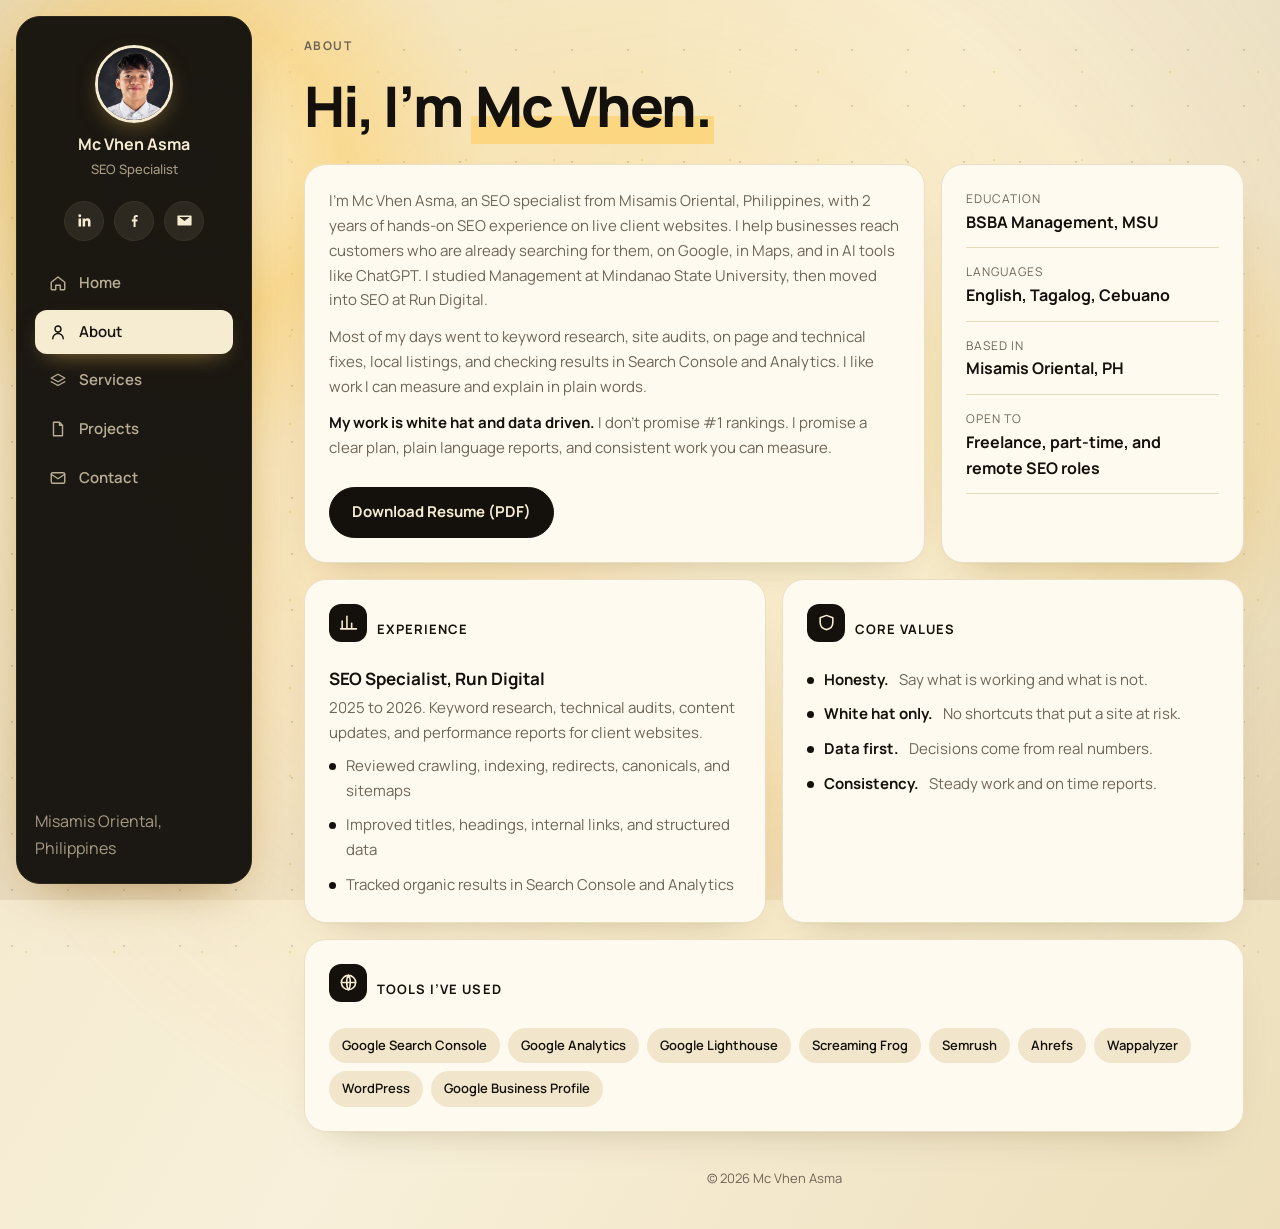
==== about.html @ b112e2b9 "first commit" ====
<!doctype html>
<html lang="en">
<head>
<meta charset="utf-8">
<meta name="viewport" content="width=device-width, initial-scale=1">
<meta name="theme-color" content="#14110d">
<title>About | Mc Vhen Asma</title>
<meta name="description" content="About Mc Vhen Asma, an SEO specialist with 2 years of hands-on SEO experience on live client websites.">
<meta property="og:type" content="website">
<meta property="og:title" content="About | Mc Vhen Asma">
<meta property="og:description" content="About Mc Vhen Asma, an SEO specialist with 2 years of hands-on SEO experience on live client websites.">
<link rel="icon" href="data:image/svg+xml,%3Csvg xmlns='http://www.w3.org/2000/svg' viewBox='0 0 64 64'%3E%3Crect width='64' height='64' rx='16' fill='%2314110d'/%3E%3Ctext fill='%23f6ecd2' x='32' y='42' font-size='28' font-family='Arial' font-weight='700' text-anchor='middle'%3EMA%3C/text%3E%3C/svg%3E">
<link rel="preconnect" href="https://fonts.googleapis.com">
<link rel="preconnect" href="https://fonts.gstatic.com" crossorigin>
<link href="https://fonts.googleapis.com/css2?family=Manrope:wght@400;500;600;700;800&display=swap" rel="stylesheet">
<link rel="stylesheet" href="css/style.css">
<script defer src="js/main.js"></script>
</head>
<body>
<div class="bg3d" aria-hidden="true"><i></i><i></i><i></i><div class="floor"></div></div>
<a class="skip" href="#main">Skip to content</a>
<header class="side">
  <a class="profile" href="index.html" aria-label="Mc Vhen Asma, home"><img src="assets/profile.jpg" alt="" width="78" height="78"><span><b>Mc Vhen Asma</b><small>SEO Specialist</small></span></a>
  <div class="side-socials">
    <a href="https://www.linkedin.com/in/mc-vhen-asma-7734262a4" target="_blank" rel="noopener noreferrer" aria-label="LinkedIn"><svg viewBox="0 0 24 24" aria-hidden="true"><path d="M20.45 20.45h-3.55v-5.57c0-1.33-.03-3.04-1.85-3.04-1.85 0-2.14 1.45-2.14 2.94v5.67H9.36V9h3.41v1.56h.05c.48-.9 1.64-1.85 3.37-1.85 3.6 0 4.27 2.37 4.27 5.45v6.29zM5.34 7.43a2.06 2.06 0 1 1 0-4.12 2.06 2.06 0 0 1 0 4.12zM7.12 20.45H3.56V9h3.56v11.45z"/></svg></a>
    <a href="https://www.facebook.com/share/1CEMAgFNBC/" target="_blank" rel="noopener noreferrer" aria-label="Facebook"><svg viewBox="0 0 24 24" aria-hidden="true"><path d="M13.5 21v-7.5h2.5l.4-3h-2.9V8.6c0-.87.25-1.45 1.5-1.45h1.5V4.46C16.3 4.43 15.4 4.35 14.4 4.35c-2.2 0-3.7 1.34-3.7 3.8V10.5H8.2v3h2.5V21h2.8z"/></svg></a>
    <a href="mailto:mcvhenasma01@gmail.com" aria-label="Email"><svg viewBox="0 0 24 24" aria-hidden="true"><path d="M3 5h18a1 1 0 0 1 1 1v12a1 1 0 0 1-1 1H3a1 1 0 0 1-1-1V6a1 1 0 0 1 1-1zm1.6 2L12 12.6 19.4 7H4.6z"/></svg></a>
  </div>
  <button class="menu-btn" type="button" aria-label="Toggle menu" aria-expanded="false" aria-controls="nav"><span></span><span></span></button>
  <nav class="nav" id="nav" aria-label="Main">
    <a href="index.html"><svg viewBox="0 0 24 24" aria-hidden="true"><path d="M3 11l9-7 9 7v9a1 1 0 0 1-1 1h-5v-6H9v6H4a1 1 0 0 1-1-1z"/></svg>Home</a>
    <a href="about.html" aria-current="page"><svg viewBox="0 0 24 24" aria-hidden="true"><path d="M12 12a4 4 0 1 0 0-8 4 4 0 0 0 0 8zm-7 9c0-3.9 3.1-7 7-7s7 3.1 7 7"/></svg>About</a>
    <a href="services.html"><svg viewBox="0 0 24 24" aria-hidden="true"><path d="M12 3l9 5-9 5-9-5 9-5zM3 13l9 5 9-5"/></svg>Services</a>
    <a href="projects.html"><svg viewBox="0 0 24 24" aria-hidden="true"><path d="M6 3h8l4 4v14H6zM14 3v4h4"/></svg>Projects</a>
    <a href="contact.html"><svg viewBox="0 0 24 24" aria-hidden="true"><rect x="3" y="5" width="18" height="14" rx="2"/><path d="M3 7l9 6 9-6"/></svg>Contact</a>
  </nav>
  <p class="side-foot">Misamis Oriental, Philippines</p>
</header>
<main id="main">
<div class="wrap">
<div class="page-head rise"><span class="eyebrow">About</span><h1>Hi, I’m <em>Mc Vhen.</em></h1></div>
<div class="bento">
  <div class="card span4 rise">
    <p>I’m Mc Vhen Asma, an SEO specialist from Misamis Oriental, Philippines, with 2 years of hands-on SEO experience on live client websites. I help businesses reach customers who are already searching for them, on Google, in Maps, and in AI tools like ChatGPT. I studied Management at Mindanao State University, then moved into SEO at Run Digital.</p>
    <p style="margin-top:12px">Most of my days went to keyword research, site audits, on page and technical fixes, local listings, and checking results in Search Console and Analytics. I like work I can measure and explain in plain words.</p>
    <p style="margin-top:12px"><strong style="color:var(--ink)">My work is white hat and data driven.</strong> I don’t promise #1 rankings. I promise a clear plan, plain language reports, and consistent work you can measure.</p>
    <div class="actions"><a class="btn" href="assets/resume.pdf" download="Mc_Vhen_Asma_Resume.pdf">Download Resume (PDF)</a></div>
  </div>
  <div class="card span2 rise">
    <dl class="detail">
      <div><dt>Education</dt><dd>BSBA Management, MSU</dd></div>
      <div><dt>Languages</dt><dd>English, Tagalog, Cebuano</dd></div>
      <div><dt>Based in</dt><dd>Misamis Oriental, PH</dd></div>
      <div><dt>Open to</dt><dd>Freelance, part-time, and remote SEO roles</dd></div>
    </dl>
  </div>
  <div class="card span3 rise">
    <div class="card-head"><span class="badge"><svg viewBox="0 0 24 24" aria-hidden="true"><path d="M4 20V10M10 20V4M16 20v-7M22 20H2"/></svg></span><b>Experience</b></div>
    <h3>SEO Specialist, Run Digital</h3>
    <p>2025 to 2026. Keyword research, technical audits, content updates, and performance reports for client websites.</p>
    <ul class="list"><li>Reviewed crawling, indexing, redirects, canonicals, and sitemaps</li><li>Improved titles, headings, internal links, and structured data</li><li>Tracked organic results in Search Console and Analytics</li></ul>
  </div>
  <div class="card span3 rise">
    <div class="card-head"><span class="badge"><svg viewBox="0 0 24 24" aria-hidden="true"><path d="M12 3l8 3v6c0 4.5-3.4 8-8 9-4.6-1-8-4.5-8-9V6z"/></svg></span><b>Core values</b></div>
    <ul class="list"><li><strong style="color:var(--ink)">Honesty.</strong> Say what is working and what is not.</li><li><strong style="color:var(--ink)">White hat only.</strong> No shortcuts that put a site at risk.</li><li><strong style="color:var(--ink)">Data first.</strong> Decisions come from real numbers.</li><li><strong style="color:var(--ink)">Consistency.</strong> Steady work and on time reports.</li></ul>
  </div>
  <div class="card span6 rise">
    <div class="card-head"><span class="badge"><svg viewBox="0 0 24 24" aria-hidden="true"><circle cx="12" cy="12" r="9"/><path d="M3 12h18M12 3c3 3.5 3 14.5 0 18M12 3c-3 3.5-3 14.5 0 18"/></svg></span><b>Tools I’ve used</b></div>
    <div class="chips"><span>Google Search Console</span><span>Google Analytics</span><span>Google Lighthouse</span><span>Screaming Frog</span><span>Semrush</span><span>Ahrefs</span><span>Wappalyzer</span><span>WordPress</span><span>Google Business Profile</span></div>
  </div>
</div>
<footer class="rise">&copy; <span data-year>2026</span> Mc Vhen Asma</footer>
</div>
</main>
</body>
</html>
---- css/style.css ----
:root{--bg1:#f1e5c6;--bg2:#f8f0da;--bg3:#eddfbb;--card:#fffaf0;--ink:#14110d;--mute:#6f6556;--line:#e6dabd;--or:#14110d;--or2:#2b251c;--soft:#f3e9d0;--cream:#f6ecd2;--glow:#ffe7a3}
*{box-sizing:border-box;margin:0}
html{scroll-behavior:smooth;-webkit-text-size-adjust:100%}
body{min-height:100vh;color:var(--ink);font:400 16px/1.65 "Manrope",system-ui,-apple-system,"Segoe UI",Roboto,Arial,sans-serif;background:linear-gradient(120deg,var(--bg1) 0%,var(--bg2) 50%,var(--bg3) 100%);-webkit-font-smoothing:antialiased}
a{color:inherit;text-decoration:none}img{max-width:100%;display:block}
.skip{position:absolute;left:-999px;top:8px;background:var(--or);color:#fff;padding:8px 14px;border-radius:8px;z-index:100}.skip:focus{left:8px}
:focus-visible{outline:2px solid var(--or);outline-offset:3px}

/* sidebar */
.side{position:fixed;inset:16px auto 16px 16px;width:236px;padding:22px 18px;display:flex;flex-direction:column;gap:22px;background:rgba(255,255,255,.95);border:1px solid var(--line);border-radius:24px;z-index:50;box-shadow:0 20px 50px -30px rgba(40,40,80,.25)}
.profile{text-align:center;display:flex;flex-direction:column;align-items:center;gap:8px;padding-top:6px}
.profile img{width:78px;height:78px;border-radius:50%;object-fit:cover;object-position:center 20%;border:3px solid #fff;box-shadow:0 8px 24px -10px rgba(0,0,0,.3)}
.profile b{font-size:16px}.profile small{color:var(--mute);font-size:13px}
.nav{display:flex;flex-direction:column;gap:4px}
.nav a{padding:10px 14px;border-radius:12px;color:var(--mute);font-weight:600;font-size:15px;transition:background .25s,color .25s}
.nav a:hover{color:var(--ink);background:rgba(255,255,255,.9)}
.nav a[aria-current]{color:#fff;background:var(--ink)}
.side-socials{display:flex;gap:8px;justify-content:center;margin-top:auto}
.side-socials a{width:38px;height:38px;border-radius:50%;background:#fff;border:1px solid var(--line);display:grid;place-items:center;transition:transform .25s,border-color .25s}
.side-socials a:hover{transform:translateY(-3px);border-color:var(--or)}
.side-socials svg{width:17px;height:17px;fill:var(--ink)}
.menu-btn{display:none}

main{margin-left:268px;animation:pageIn .65s cubic-bezier(.22,1,.36,1) both}
body.leaving main{animation:none;opacity:0;transform:translateY(-14px);transition:opacity .3s ease,transform .3s ease}
@keyframes pageIn{from{opacity:0;transform:translateY(18px)}to{opacity:1;transform:none}}
.wrap{max-width:1560px;width:100%;padding:36px 36px 40px}
.rise{animation:rise .7s cubic-bezier(.22,1,.36,1) both}
.bento .card:nth-child(1){animation-delay:.05s}.bento .card:nth-child(2){animation-delay:.12s}.bento .card:nth-child(3){animation-delay:.19s}.bento .card:nth-child(4){animation-delay:.26s}.bento .card:nth-child(5){animation-delay:.33s}.bento .card:nth-child(6){animation-delay:.4s}
@keyframes rise{from{opacity:0;transform:translateY(16px)}to{opacity:1;transform:none}}

h1{font-size:clamp(34px,4.6vw,56px);line-height:1.08;letter-spacing:-.035em;font-weight:800}
h2{font-size:clamp(22px,2.6vw,30px);line-height:1.2;letter-spacing:-.02em;font-weight:800;margin-bottom:10px}
h3{font-size:17px;line-height:1.35;font-weight:700;margin-bottom:6px}
h1 em,h2 em{font-style:normal;color:var(--or)}
.eyebrow{display:inline-block;color:var(--mute);font-size:12px;font-weight:700;letter-spacing:.12em;text-transform:uppercase;margin-bottom:12px}
.lead{color:var(--mute);font-size:17px;max-width:620px;margin-top:14px}
.pill{display:inline-flex;align-items:center;gap:8px;padding:8px 14px;border-radius:999px;background:#fff;border:1px solid var(--line);font-size:13px;font-weight:600}
.pill i{width:8px;height:8px;border-radius:50%;background:#2ecc71;display:inline-block}

.btn{display:inline-flex;align-items:center;gap:8px;padding:12px 22px;border-radius:999px;background:var(--ink);color:#fff;font-weight:700;font-size:15px;border:1px solid var(--ink);cursor:pointer;font-family:inherit;transition:background .25s,transform .25s}
.btn:hover{background:#2c2c36;transform:translateY(-2px)}
.btn.or{background:var(--or);border-color:var(--or)}.btn.or:hover{background:var(--or2)}
.btn.ghost{background:#fff;color:var(--ink);border-color:var(--line)}.btn.ghost:hover{border-color:var(--or);color:var(--or)}
.actions{display:flex;flex-wrap:wrap;gap:10px;margin-top:26px}

/* bento */
.bento{display:grid;grid-template-columns:repeat(6,1fr);gap:16px;margin-top:28px}
.card{background:var(--card);border:1px solid rgba(255,255,255,.9);border-radius:22px;padding:24px;box-shadow:0 1px 0 rgba(0,0,0,.02),0 18px 40px -28px rgba(40,40,90,.28);transition:transform .3s,box-shadow .3s}
.card:hover{transform:translateY(-3px);box-shadow:0 24px 50px -26px rgba(40,40,90,.35)}
.card p{color:var(--mute);font-size:15px}
.span2{grid-column:span 2}.span3{grid-column:span 3}.span4{grid-column:span 4}.span6{grid-column:span 6}
.badge{width:38px;height:38px;border-radius:12px;background:var(--or);color:#fff;display:grid;place-items:center;margin-bottom:14px}
.badge svg{width:19px;height:19px;fill:none;stroke:#fff;stroke-width:2;stroke-linecap:round;stroke-linejoin:round}
.card-head{display:flex;align-items:center;gap:10px;margin-bottom:12px}
.card-head b{font-size:13px;letter-spacing:.08em;text-transform:uppercase}
.photo{border-radius:16px;overflow:hidden;aspect-ratio:4/3;margin-top:14px;background:var(--soft)}
.photo img{width:100%;height:100%;object-fit:cover;object-position:center 25%}
.stat{font-size:34px;font-weight:800;letter-spacing:-.03em;line-height:1}
.stat-sub{color:var(--mute);font-size:14px;margin-top:6px}
.chips{display:flex;flex-wrap:wrap;gap:8px;margin-top:12px}
.chips span,.chips a{padding:7px 13px;border-radius:999px;background:#f5f5fa;font-size:13px;font-weight:600;transition:background .25s,color .25s}
.chips a:hover{background:var(--or);color:#fff}
.list{list-style:none;padding:0;display:grid;gap:10px;margin-top:8px}
.list li{display:flex;gap:10px;color:var(--mute);font-size:15px}
.list li::before{content:"";width:7px;height:7px;border-radius:50%;background:var(--or);margin-top:9px;flex:none}
.tools{display:flex;align-items:center;gap:14px;flex-wrap:wrap;margin-top:22px;padding:14px 18px;background:#fff;border-radius:18px;border:1px solid var(--line)}
.tools b{font-size:14px}.tools .chips{margin-top:0}
.cta{background:var(--ink);color:#fff}.cta p{color:#b9b9c6}
.cta .btn{background:var(--or);border-color:var(--or)}
.cta .btn:hover{background:var(--or2)}

/* inner pages */
.page-head{display:flex;flex-direction:column;gap:8px;margin-bottom:24px}
.two{display:grid;grid-template-columns:1.3fr 1fr;gap:16px;margin-top:16px}
.detail{display:grid;gap:14px}
.detail div{padding-bottom:12px;border-bottom:1px solid var(--line)}
.detail dt{color:var(--mute);font-size:12px;text-transform:uppercase;letter-spacing:.08em}.detail dd{font-weight:700}
.step-no{font-weight:800;color:var(--or);font-size:14px}
.icons{display:flex;gap:10px;margin-top:20px}
.icons a{width:48px;height:48px;border-radius:16px;background:#fff;border:1px solid var(--line);display:grid;place-items:center;transition:background .25s,border-color .25s,transform .25s}
.icons a:hover{background:var(--or);border-color:var(--or);transform:translateY(-3px)}
.icons a:hover svg{fill:#fff}
.icons svg{width:20px;height:20px;fill:var(--ink)}
.icons a[hidden]{display:none}
.status{color:var(--mute);font-size:14px;align-self:center}
footer{margin-top:36px;color:var(--mute);font-size:13px;text-align:center}

@media(max-width:980px){
.side{inset:0 0 auto 0;width:auto;border-radius:0;flex-direction:row;align-items:center;justify-content:space-between;padding:10px 16px;gap:0;border-left:0;border-right:0;border-top:0}
.profile{flex-direction:row;padding:0;gap:10px}.profile img{width:40px;height:40px;border-width:2px}.profile b{font-size:14px}.profile small,.side-socials{display:none}
.menu-btn{display:grid;gap:5px;width:42px;height:42px;place-content:center;background:#fff;border:1px solid var(--line);border-radius:12px;cursor:pointer}
.menu-btn span{width:18px;height:2px;background:var(--ink);border-radius:2px;transition:transform .3s}
.menu-btn[aria-expanded=true] span:first-child{transform:translateY(3.5px) rotate(45deg)}
.menu-btn[aria-expanded=true] span:last-child{transform:translateY(-3.5px) rotate(-45deg)}
.nav{position:absolute;top:100%;left:0;right:0;background:#fff;border-bottom:1px solid var(--line);padding:10px 14px 16px;opacity:0;visibility:hidden;transform:translateY(-6px);transition:opacity .25s,transform .25s,visibility .25s;box-shadow:0 20px 40px -24px rgba(0,0,0,.2)}
.nav.open{opacity:1;visibility:visible;transform:none}
.nav a{color:var(--ink);font-size:16px}
main{margin-left:0;padding-top:70px}
.wrap{padding:18px 16px 24px}
.bento{grid-template-columns:1fr 1fr;gap:12px}
.span2,.span3,.span4{grid-column:span 2}.span6{grid-column:span 2}
.two{grid-template-columns:1fr}
h1{font-size:34px}
.card{padding:18px;border-radius:18px}
}
@media(max-width:560px){.bento{grid-template-columns:1fr}.span2,.span3,.span4,.span6{grid-column:span 1}}
@media(prefers-reduced-motion:reduce){*{animation:none!important;transition:none!important;scroll-behavior:auto!important}}

/* background: GPU-only transforms, no blur filters or masks */
.bg3d{position:fixed;inset:0;z-index:-1;overflow:hidden;pointer-events:none;transform:translate3d(var(--px,0px),var(--py,0px),0);transition:transform .8s cubic-bezier(.22,1,.36,1);will-change:transform;contain:strict}
.bg3d i{position:absolute;border-radius:50%;opacity:.5;will-change:transform;backface-visibility:hidden}
.bg3d i:nth-child(1){width:46vw;height:46vw;min-width:300px;min-height:300px;left:-8vw;top:-10vw;background:radial-gradient(circle,#ffc7a8 0%,rgba(255,138,74,.5) 45%,rgba(255,138,74,0) 70%);animation:orb1 26s ease-in-out infinite}
.bg3d i:nth-child(2){width:40vw;height:40vw;min-width:260px;min-height:260px;right:-8vw;top:18vh;background:radial-gradient(circle,#cfdcff 0%,rgba(169,185,245,.5) 45%,rgba(169,185,245,0) 70%);animation:orb2 30s ease-in-out infinite}
.bg3d i:nth-child(3){width:30vw;height:30vw;min-width:200px;min-height:200px;left:35vw;bottom:-8vw;background:radial-gradient(circle,#caf3e0 0%,rgba(143,217,184,.5) 45%,rgba(143,217,184,0) 70%);animation:orb3 34s ease-in-out infinite}
.floor{position:absolute;left:-40%;right:-40%;bottom:-34%;height:90%;transform:rotateX(64deg);opacity:.9;overflow:hidden;will-change:transform}
.floor::before{content:"";position:absolute;left:0;right:0;top:-58px;height:calc(100% + 58px);background-image:linear-gradient(rgba(23,23,29,.06) 1px,transparent 1px),linear-gradient(90deg,rgba(23,23,29,.06) 1px,transparent 1px);background-size:58px 58px;animation:gridMove 9s linear infinite;will-change:transform}
@keyframes gridMove{to{transform:translate3d(0,58px,0)}}
@keyframes orb1{0%,100%{transform:translate3d(0,0,0)}50%{transform:translate3d(5vw,4vh,0)}}
@keyframes orb2{0%,100%{transform:translate3d(0,0,0)}50%{transform:translate3d(-4vw,5vh,0)}}
@keyframes orb3{0%,100%{transform:translate3d(0,0,0)}50%{transform:translate3d(3vw,-4vh,0)}}
@media(max-width:980px){.floor{display:none}.bg3d i:nth-child(3){display:none}}

/* rotating words */
.rot{display:inline-block;transition:opacity .4s ease,transform .4s ease}
.rot.out{opacity:0;transform:translateY(-14px)}
.rot.pre{opacity:0;transform:translateY(14px);transition:none}

/* click feedback */
.card,.btn{position:relative;overflow:hidden}
.card.pop{animation:pop .45s ease}
@keyframes pop{0%{transform:scale(1)}40%{transform:scale(.965)}100%{transform:scale(1)}}
.ripple{position:absolute;border-radius:50%;background:rgba(255,106,26,.28);transform:scale(0);animation:ripple .6s ease-out forwards;pointer-events:none}
@keyframes ripple{to{transform:scale(1);opacity:0}}
@media(prefers-reduced-motion:reduce){.bg3d,.bg3d i,.floor::before,.rot{animation:none!important;transition:none!important}}

/* sidebar matched to reference: socials under profile, icon nav */
.side{gap:20px}
.side-socials{margin-top:0;justify-content:center}
.side-foot{margin-top:auto}
.nav a{display:flex;align-items:center;gap:12px}
.nav a svg{width:18px;height:18px;flex:none;fill:none;stroke:currentColor;stroke-width:1.9;stroke-linecap:round;stroke-linejoin:round}
.nav a[aria-current]{color:var(--or);background:#fff;box-shadow:0 6px 18px -12px rgba(255,106,26,.6)}
.nav a[aria-current] svg{stroke:var(--or)}

/* top row and tools marquee */
.top-row{display:flex;justify-content:space-between;align-items:center;gap:20px;flex-wrap:wrap}
.top-row h1{max-width:760px}
.top-row .btn{flex:none}
.marquee{display:flex;align-items:center;gap:16px;margin-top:22px;padding:12px 14px;background:rgba(255,255,255,.9);border:1px solid var(--line);border-radius:18px;overflow:hidden}
.marquee-label{flex:none;padding-right:16px;border-right:1px solid var(--line);font-size:14px}
.marquee-view{overflow:hidden;flex:1;min-width:0}
.track{display:flex;gap:10px;width:max-content;animation:marq 34s linear infinite;will-change:transform}
.marquee:hover .track{animation-play-state:paused}
.logo{white-space:nowrap;padding:7px 14px;border-radius:999px;background:#f5f5fa;font-size:13px;font-weight:600}
@keyframes marq{to{transform:translate3d(-50%,0,0)}}

/* project slideshow */
.slides{display:grid;margin-top:6px}
.slide{grid-area:1/1;opacity:0;transform:translate3d(0,10px,0);transition:opacity .6s ease,transform .6s ease;pointer-events:none}
.slide.is-on{opacity:1;transform:none;pointer-events:auto}
.slide h3{margin-top:4px}
.dots{display:flex;gap:6px;margin:16px 0 14px}
.dots i{width:8px;height:8px;border-radius:50%;background:#d7d7e0;transition:background .3s,width .3s}
.dots i.on{background:var(--or);width:22px;border-radius:6px}
.text-link{font-weight:700;font-size:14px;color:var(--or)}
.note{font-size:13px;color:var(--mute);margin-top:12px}
.card .tag{margin-bottom:8px}
@media(max-width:980px){.marquee{padding:10px}.marquee-label{padding-right:10px}}
.profile small{display:block;font-weight:500;color:var(--mute);font-size:13px;margin-top:2px}
.profile span{display:flex;flex-direction:column;align-items:center}
.side-socials{gap:10px}
.side-socials a{width:40px;height:40px}
.side-socials svg{width:17px;height:17px;fill:var(--ink)}
.side-socials a:hover svg{fill:var(--or)}
.card.fill{display:flex;flex-direction:column}
.card.fill .dots{margin-top:auto}
@media(max-width:980px){
.side-foot{display:none}
.profile small{display:none}
.profile b{white-space:nowrap}
.profile span{flex-direction:row;align-items:center}
.side{height:auto;min-height:62px}
main{padding-top:78px}
.nav{max-height:calc(100vh - 80px);overflow:auto}
}
@media(max-width:980px){
.side-socials{display:flex;margin-top:0;gap:6px}
.side-socials a{width:34px;height:34px}
.side-socials svg{width:15px;height:15px}
.side{gap:10px}
}
@media(max-width:420px){.profile b{font-size:13px}.side-socials a{width:30px;height:30px}}
/* tighter bento: shorter photo, filled project slides */
.photo{aspect-ratio:16/11}
.photo img{object-position:center 18%}
.measure{margin-top:14px;font-size:14px;color:var(--ink)}
.measure b{color:var(--or)}
.card.fill .slides{flex:0 0 auto}
.card.fill .dots{margin-top:18px}
.card.fill .text-link{margin-top:auto}
.card.fill .dots{margin-top:16px}
.card.fill .text-link{margin-top:0}
.photo{aspect-ratio:4/3}
.photo{aspect-ratio:16/9}
/* home layout: left stack (Projects + What I do) beside About photo, no dead space */
.stack{display:flex;flex-direction:column;gap:var(--gap,18px);min-width:0}
.stack > .card{flex:0 0 auto}
.about-card{display:flex;flex-direction:column}
.about-card .photo{flex:1 1 auto;aspect-ratio:auto;min-height:200px;height:auto}
.about-card .photo img{width:100%;height:100%;object-fit:cover;object-position:center 20%;display:block}
/* use the full browser width beside the sidebar */
.wrap{max-width:1560px;width:100%}
.wrap{max-width:none}

/* ---- Home fits one screen on desktop (no scrolling) ---- */
@media(min-width:981px){
  body.home{overflow:hidden}
  body.home main{height:100vh;height:100dvh;box-sizing:border-box}
  body.home .wrap{height:100%;display:flex;flex-direction:column;box-sizing:border-box;padding:20px 30px 14px}
  body.home .top-row{flex:none}
  body.home .top-row h1{font-size:clamp(30px,5.4vh,50px);line-height:1.05}
  body.home .lead{font-size:15px;margin-top:6px;max-width:none}
  body.home .marquee{flex:none;margin-top:10px;padding:8px 12px}
  body.home .bento{flex:1 1 0;min-height:0;margin-top:12px;gap:12px;grid-template-rows:minmax(0,1.25fr) minmax(0,1fr)}
  body.home .bento > .card,body.home .bento > a.card{padding:16px 18px;border-radius:18px;overflow:hidden;min-height:0}
  body.home .bento > .span3{grid-column:span 2}
  body.home .bento > .loc{display:none}
  body.home .stack{min-height:0;gap:12px}
  body.home .stack > .card{flex:1 1 0;min-height:0}
  body.home .card-head{margin-bottom:10px}
  body.home .card h3{font-size:18px;margin-top:4px}
  body.home .card p{font-size:14px;line-height:1.45}
  body.home .slides{min-height:0}
  body.home .measure{margin-top:8px}
  body.home .stat{font-size:clamp(28px,4.6vh,42px)}
  body.home .about-card .photo{flex:1 1 0;min-height:0;height:auto;aspect-ratio:auto}
  body.home footer{display:none}
}
@media(min-width:981px){
  body.home .badge{width:30px;height:30px;border-radius:10px}
  body.home .badge svg{width:16px;height:16px}
  body.home .card-head{margin-bottom:8px}
  body.home .card-head b{font-size:12px}
  body.home .bento .note{display:none}
  body.home .bento .list{gap:3px}
  body.home .bento .list li{font-size:14px}
  body.home .bento .chips{gap:6px}
  body.home .bento .chips span{padding:5px 10px;font-size:12px}
  body.home .bento .stat-sub{font-size:13px;margin-top:2px}
  body.home .bento .cta h2{font-size:clamp(20px,3.4vh,28px);margin:0 0 10px}
  body.home .bento .cta .btn{padding:9px 16px;font-size:14px}
  body.home .bento .cta .card-head{margin-bottom:6px}
  body.home .stack > .card:first-child .text-link{margin-top:2px}
  body.home .dots{margin-top:10px}
}
@media(min-width:981px){
  body.home .about-card .photo img{object-position:center 28%}
  body.home .bento{grid-template-rows:minmax(0,1.6fr) minmax(0,1fr)}
  body.home .stack > .card:first-child{flex:1.7 1 0}
  body.home .stack > .card.what{flex:1 1 0}
}
@media(min-width:981px) and (max-height:900px){
  body.home .lead{display:none}
  body.home .top-row h1{font-size:clamp(28px,5vh,40px)}
  body.home .marquee{margin-top:8px}
  body.home .bento{margin-top:10px}
  body.home .card h3{font-size:16px}
  body.home .card p{font-size:13px}
  body.home .measure{margin-top:4px}
  body.home .dots{margin:8px 0 6px}
  body.home .stack > .card.what .chips{margin-top:0}
}
@media(min-width:981px) and (max-height:900px){
  body.home .measure{display:none}
  body.home .bento .list{display:grid;grid-template-columns:1fr 1fr;gap:4px 10px}
  body.home .stat{font-size:28px}
  body.home .bento{grid-template-rows:minmax(0,1.45fr) minmax(0,1fr)}
  body.home .bento > .card,body.home .bento > a.card{padding:14px 16px}
  body.home .stack{gap:10px}
  body.home .bento{gap:10px}
}
@media(min-width:981px) and (max-height:900px){
  body.home .bento{grid-template-rows:minmax(0,1.9fr) minmax(0,1fr)}
  body.home .slide p{margin:4px 0 0}
  body.home .stack > .card.what .note{display:none}
  body.home .card-head{margin-bottom:6px}
  body.home .stack > .card.what .card-head{margin-bottom:4px}
  body.home .bento .cta .btn{padding:7px 14px;font-size:13px}
  body.home .bento .cta h2{margin:0 0 6px;font-size:clamp(18px,3.2vh,24px)}
}
@media(min-width:981px) and (max-height:900px){
  body.home .stack > .card:first-child .card-head{position:relative;margin-bottom:6px}
  body.home .stack > .card:first-child .text-link{position:absolute;right:16px;top:14px;font-size:12px;margin:0}
  body.home .wrap{padding-top:14px}
  body.home .marquee{margin-top:8px}
  body.home .bento{margin-top:8px;grid-template-rows:minmax(0,1.8fr) minmax(0,1fr)}
  body.home .bento .cta h2{font-size:17px;line-height:1.25;white-space:nowrap}
  body.home .bento .cta h2 em{display:inline}
}
@media(min-width:981px) and (max-height:900px){
  body.home .slide .tag{display:none}
  body.home .stack > .card:first-child .card-head{margin-bottom:2px}
  body.home .dots{margin:6px 0 0}
}
@media(min-width:981px) and (max-height:900px) and (min-height:700px){
  body.home .bento{grid-template-rows:minmax(0,1.6fr) minmax(0,1fr)}
  body.home .stack > .card:first-child .card-head{margin-bottom:6px}
  body.home .stack > .card:first-child{display:flex;flex-direction:column}
  body.home .stack > .card:first-child .dots{margin-top:auto}
  body.home .stat{font-size:clamp(30px,5vh,44px)}
}

/* ---- Keep Projects text always visible; only lock the page on tall-enough windows ---- */
@media(min-width:981px){
  body.home main{height:auto;min-height:100vh}
  body.home .bento{grid-template-rows:minmax(auto,1.6fr) minmax(auto,1fr)}
  body.home .stack > .card:first-child{min-height:215px}
  body.home .stack > .card.what{min-height:112px}
  body.home .bento > .card.span3{min-height:120px}
}
@media(min-width:981px) and (min-height:620px){
  body.home{overflow:hidden}
  body.home main{height:100vh;height:100dvh;min-height:0}
}
@media(min-width:981px){
  body.home .bento{flex:1 0 auto;min-height:auto}
  body.home .bento > .card,body.home .bento > a.card{min-height:auto}
  body.home .stack > .card:first-child{min-height:215px}
}
@media(min-width:981px){ body.home .stack > .card.what{min-height:128px} }
@media(min-width:981px) and (min-height:680px){
  body.home{overflow:hidden}
  body.home main{height:100vh;height:100dvh;min-height:0}
}
@media(min-width:981px){ body.home .slide .tag{display:inline-block;margin-bottom:4px} }
@media(min-width:981px){ body.home .stack > .card:first-child{min-height:240px} }

/* ===== Animated backdrop variant: moving aurora, drifting shapes, slow grid sweep.
   Transform and opacity only, no blur filters, so it stays smooth. ===== */
body::before,body::after{content:"";position:fixed;pointer-events:none;z-index:-2;will-change:transform}
body::before{
  left:-25vw;top:-25vh;width:150vw;height:150vh;
  background:conic-gradient(from 0deg at 50% 50%,rgba(255,138,74,.20),rgba(120,150,255,.16),rgba(120,230,180,.16),rgba(255,138,74,.20));
  opacity:.9;animation:auroraSpin 60s linear infinite;
  -webkit-mask:radial-gradient(circle,#000 20%,transparent 65%);mask:radial-gradient(circle,#000 20%,transparent 65%)}
body::after{
  inset:-10%;
  background-image:radial-gradient(rgba(255,106,26,.35) 1.5px,transparent 1.6px),radial-gradient(rgba(60,70,140,.22) 1px,transparent 1.2px);
  background-size:56px 56px,88px 88px;background-position:0 0,22px 30px;
  opacity:.55;animation:dotDrift 40s linear infinite}
@keyframes auroraSpin{to{transform:rotate(360deg)}}
@keyframes dotDrift{to{transform:translate3d(56px,56px,0)}}

/* the orbs drift in wider loops and carry a soft pulse */
.bg3d{display:block}
.bg3d i{opacity:.7}
.bg3d i:nth-child(1){animation-duration:22s!important}
.bg3d i:nth-child(2){animation-duration:28s!important}
.bg3d i:nth-child(3){animation-duration:19s!important}

/* the floor grid is retired so the backdrop stays calm behind content */
.floor{display:none}

/* cards glide up on hover, a response to the visitor */
.card,.btn{transition:transform .35s cubic-bezier(.22,1,.36,1),box-shadow .35s ease,background .3s ease}
.card:hover{transform:translateY(-4px)}

@media(prefers-reduced-motion:reduce){body::before,body::after{animation:none!important}}
@media(max-width:980px){body::before{animation-duration:90s}}
body::before{background:conic-gradient(from 0deg at 50% 50%,rgba(255,138,74,.34),rgba(120,150,255,.28),rgba(120,230,180,.28),rgba(255,138,74,.34))}
body::after{opacity:.8}

/* Fix: sidebar social icons belong to the desktop sidebar only; on phones and tablets they sat in the top bar and opened other sites */
@media(max-width:980px){.side-socials{display:none!important}html{scroll-padding-top:84px}.card[id]{scroll-margin-top:84px}}
.slide h3 a:hover{color:var(--or)}

.card h3 a:hover{color:var(--or)}


/* ===== Cream and black theme with glowing background ===== */
::selection{background:#14110d;color:#f6ecd2}
body{background:linear-gradient(120deg,var(--bg1) 0%,var(--bg2) 50%,var(--bg3) 100%)}

/* glowing background: soft light orbs that drift and pulse (transform and opacity only) */
.bg3d i{opacity:.6}
.bg3d i:nth-child(1){background:radial-gradient(circle,rgba(255,248,222,1) 0%,rgba(255,205,92,.7) 36%,rgba(255,205,92,0) 70%);animation:orb1 26s ease-in-out infinite,glow 6s ease-in-out infinite}
.bg3d i:nth-child(2){background:radial-gradient(circle,rgba(255,252,240,1) 0%,rgba(244,210,135,.65) 38%,rgba(244,210,135,0) 70%);animation:orb2 30s ease-in-out infinite,glow 8s ease-in-out -3s infinite}
.bg3d i:nth-child(3){background:radial-gradient(circle,rgba(255,244,205,1) 0%,rgba(255,186,70,.55) 38%,rgba(255,186,70,0) 70%);animation:orb3 34s ease-in-out infinite,glow 7s ease-in-out -5s infinite}
@keyframes glow{0%,100%{opacity:.45}50%{opacity:1}}
.bg3d::after{content:"";position:absolute;inset:0;background:radial-gradient(ellipse at 50% 40%,rgba(120,70,20,0) 55%,rgba(120,70,20,.10) 100%)}
.floor::before{background-image:linear-gradient(rgba(20,17,13,.07) 1px,transparent 1px),linear-gradient(90deg,rgba(20,17,13,.07) 1px,transparent 1px)}

/* sidebar: black with cream text */
.side{background:rgba(20,17,13,.97);border-color:#2c261c;box-shadow:0 22px 50px -26px rgba(110,70,15,.55),0 0 46px -16px rgba(255,205,92,.45)}
.profile b{color:var(--cream)}.profile small{color:#a89c85}
.profile img{border-color:var(--cream);box-shadow:0 8px 26px -10px rgba(255,205,92,.55)}
.nav a{color:#b9ad95}.nav a:hover{color:var(--cream);background:rgba(246,236,210,.09)}
.nav a[aria-current]{color:#14110d;background:var(--cream);box-shadow:0 8px 24px -12px rgba(255,205,92,.7)}
.nav a[aria-current] svg{stroke:#14110d}
.side-socials a{background:rgba(246,236,210,.08);border-color:#3a3226}
.side-socials svg{fill:var(--cream)}.side-socials a:hover{border-color:var(--glow)}.side-socials a:hover svg{fill:var(--glow)}
.side-foot{color:#a89c85}
.menu-btn{background:rgba(246,236,210,.09);border-color:#3a3226}.menu-btn span{background:var(--cream)}
@media(max-width:980px){
.nav{background:#14110d;border-bottom-color:#2c261c}
.nav a{color:#d6caae}
.nav a[aria-current]{color:#14110d}
}

/* cards, buttons, chips */
.card{border-color:#eadfc3;box-shadow:0 1px 0 rgba(0,0,0,.02),0 18px 40px -28px rgba(70,50,10,.35)}
.card:hover{box-shadow:0 24px 50px -26px rgba(70,50,10,.4),0 0 38px -12px rgba(255,205,92,.65)}
.badge{background:#14110d}.badge svg{stroke:var(--cream)}
.btn{color:var(--cream)}.btn:hover{background:#2b251c;box-shadow:0 10px 26px -12px rgba(255,205,92,.7)}
.btn.ghost{background:var(--card);color:var(--ink);border-color:var(--line)}
.btn.ghost:hover{background:#14110d;color:var(--cream);border-color:#14110d}
.chips span,.chips a,.logo{background:#f1e6cb}
.chips a:hover{background:#14110d;color:var(--cream)}
.marquee{background:rgba(255,250,240,.85)}
.tools,.icons a{background:var(--card)}
.icons a:hover svg{fill:var(--cream)}
.dots i{background:#d9ccaa}
.ripple{background:rgba(255,205,92,.4)}
h1 em,h2 em{color:var(--ink);background:linear-gradient(transparent 64%,rgba(255,205,92,.6) 64%);padding:0 .06em}
.text-link:hover,.card h3 a:hover{color:#8a6a1f}

/* black call-to-action cards */
.cta{background:#14110d;color:var(--cream);box-shadow:0 22px 50px -28px rgba(110,70,15,.5),0 0 44px -16px rgba(255,205,92,.45)}
.cta p{color:#b9ad95}
.cta h2{color:var(--cream)!important}
.cta h2 em{color:var(--glow);background:none;padding:0}
.cta .badge{background:var(--cream)}.cta .badge svg{stroke:#14110d}
.cta .btn{background:var(--cream);border-color:var(--cream);color:#14110d}
.cta .btn:hover{background:#fff;color:#14110d}

.tag{display:inline-block;padding:4px 11px;border-radius:999px;background:#14110d;color:var(--cream);font-size:11px;font-weight:700;letter-spacing:.1em;text-transform:uppercase}

/* old orange/blue/green aurora and dots retired: warm gold light and cream-black dots instead */
body::before{background:conic-gradient(from 0deg at 50% 50%,rgba(255,205,92,.30),rgba(255,236,176,.24),rgba(255,186,70,.26),rgba(255,205,92,.30))}
body::after{background-image:radial-gradient(rgba(20,17,13,.20) 1.2px,transparent 1.4px),radial-gradient(rgba(214,160,40,.34) 1.4px,transparent 1.6px);opacity:.7}
/* keep the drift speed and the glow pulse speed separate */
.bg3d i:nth-child(1){animation-duration:22s,6s!important}
.bg3d i:nth-child(2){animation-duration:28s,8s!important}
.bg3d i:nth-child(3){animation-duration:19s,7s!important}
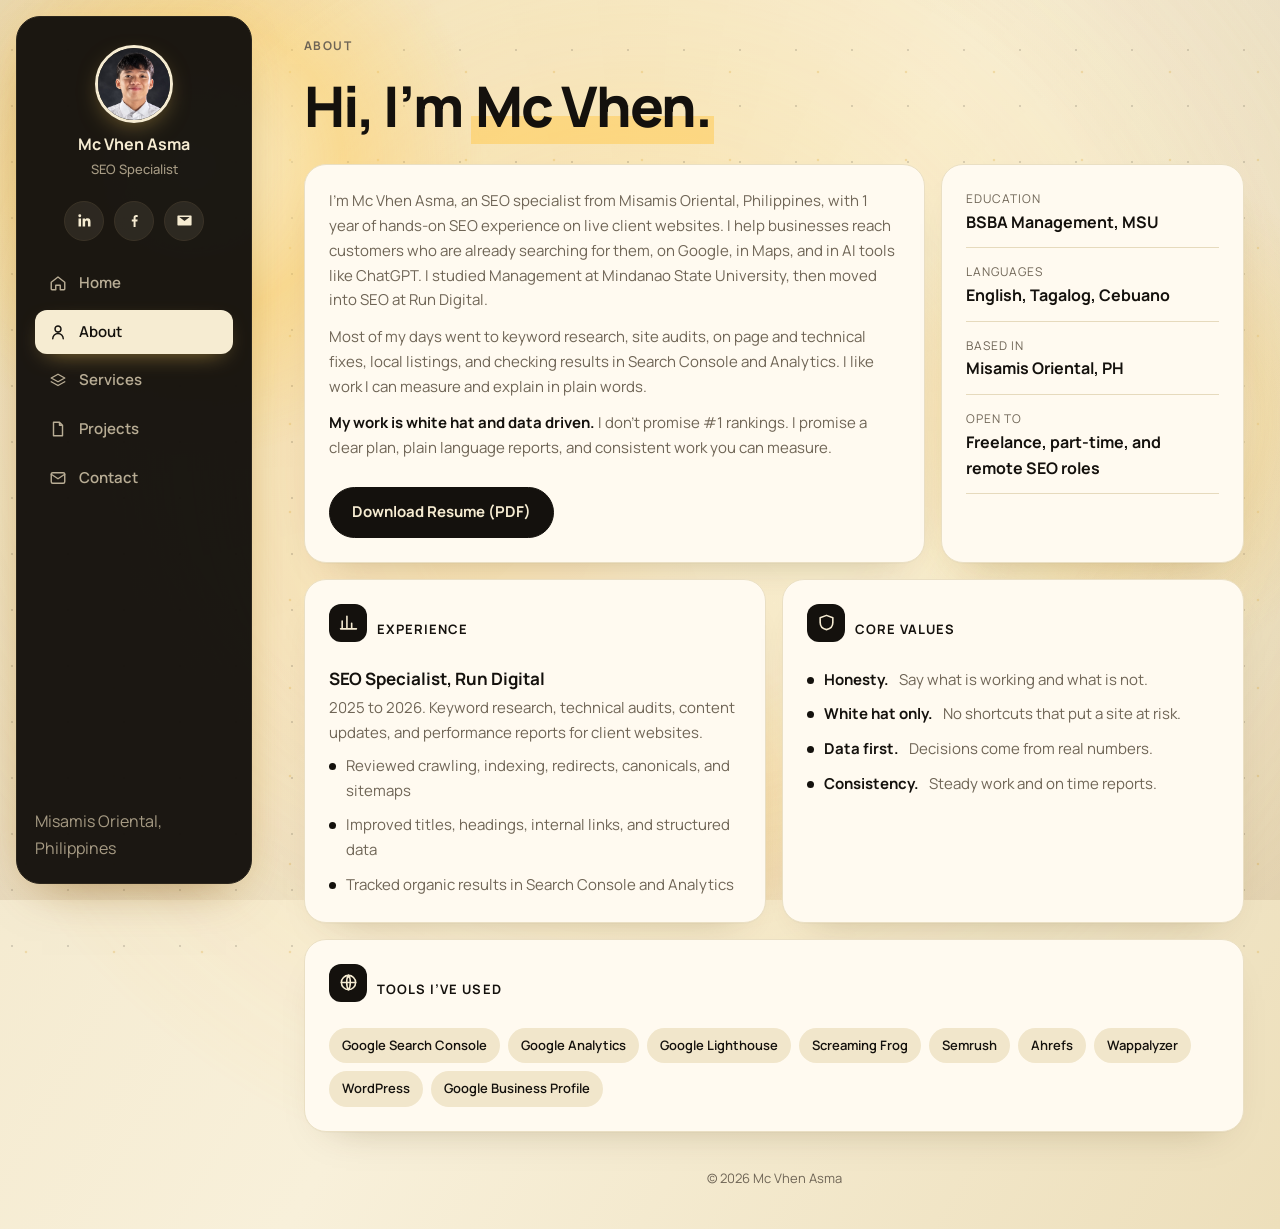
==== commit cfa97f60: "Add files via upload" ====
--- a/about.html
+++ b/about.html
@@ -5,10 +5,10 @@
 <meta name="viewport" content="width=device-width, initial-scale=1">
 <meta name="theme-color" content="#14110d">
 <title>About | Mc Vhen Asma</title>
-<meta name="description" content="About Mc Vhen Asma, an SEO specialist with 2 years of hands-on SEO experience on live client websites.">
+<meta name="description" content="About Mc Vhen Asma, an SEO specialist with 1 year of hands-on SEO experience on live client websites.">
 <meta property="og:type" content="website">
 <meta property="og:title" content="About | Mc Vhen Asma">
-<meta property="og:description" content="About Mc Vhen Asma, an SEO specialist with 2 years of hands-on SEO experience on live client websites.">
+<meta property="og:description" content="About Mc Vhen Asma, an SEO specialist with 1 year of hands-on SEO experience on live client websites.">
 <link rel="icon" href="data:image/svg+xml,%3Csvg xmlns='http://www.w3.org/2000/svg' viewBox='0 0 64 64'%3E%3Crect width='64' height='64' rx='16' fill='%2314110d'/%3E%3Ctext fill='%23f6ecd2' x='32' y='42' font-size='28' font-family='Arial' font-weight='700' text-anchor='middle'%3EMA%3C/text%3E%3C/svg%3E">
 <link rel="preconnect" href="https://fonts.googleapis.com">
 <link rel="preconnect" href="https://fonts.gstatic.com" crossorigin>
@@ -41,7 +41,7 @@
 <div class="page-head rise"><span class="eyebrow">About</span><h1>Hi, I’m <em>Mc Vhen.</em></h1></div>
 <div class="bento">
   <div class="card span4 rise">
-    <p>I’m Mc Vhen Asma, an SEO specialist from Misamis Oriental, Philippines, with 2 years of hands-on SEO experience on live client websites. I help businesses reach customers who are already searching for them, on Google, in Maps, and in AI tools like ChatGPT. I studied Management at Mindanao State University, then moved into SEO at Run Digital.</p>
+    <p>I’m Mc Vhen Asma, an SEO specialist from Misamis Oriental, Philippines, with 1 year of hands-on SEO experience on live client websites. I help businesses reach customers who are already searching for them, on Google, in Maps, and in AI tools like ChatGPT. I studied Management at Mindanao State University, then moved into SEO at Run Digital.</p>
     <p style="margin-top:12px">Most of my days went to keyword research, site audits, on page and technical fixes, local listings, and checking results in Search Console and Analytics. I like work I can measure and explain in plain words.</p>
     <p style="margin-top:12px"><strong style="color:var(--ink)">My work is white hat and data driven.</strong> I don’t promise #1 rankings. I promise a clear plan, plain language reports, and consistent work you can measure.</p>
     <div class="actions"><a class="btn" href="assets/resume.pdf" download="Mc_Vhen_Asma_Resume.pdf">Download Resume (PDF)</a></div>
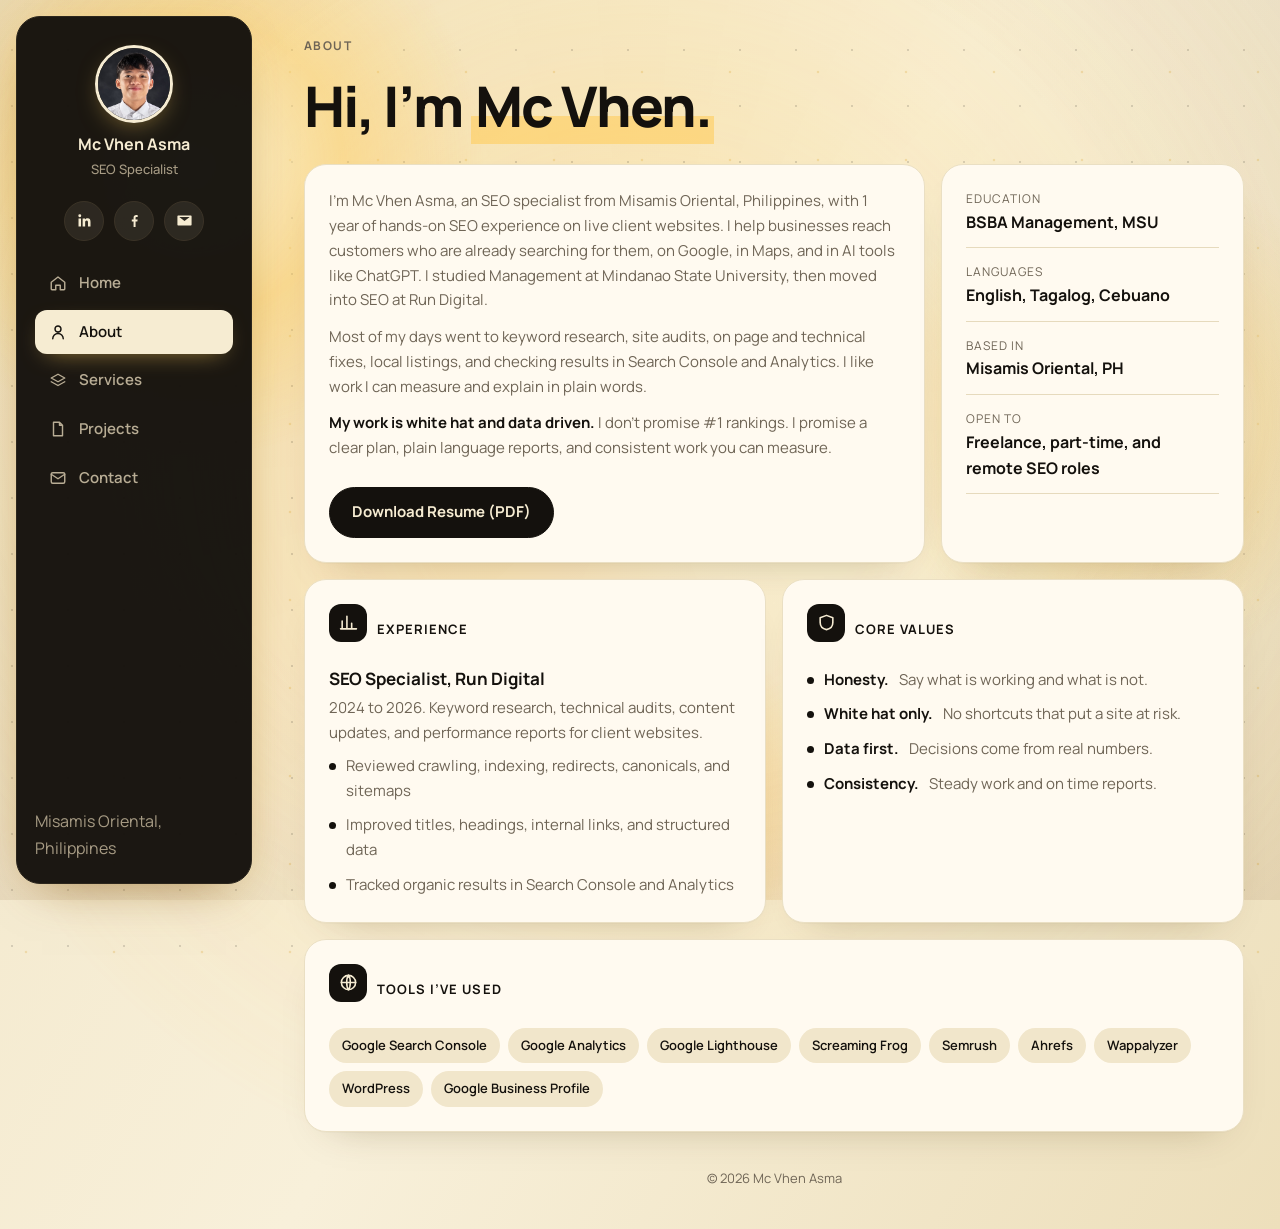
==== commit c0c78c85: "Add files via upload" ====
--- a/about.html
+++ b/about.html
@@ -57,7 +57,7 @@
   <div class="card span3 rise">
     <div class="card-head"><span class="badge"><svg viewBox="0 0 24 24" aria-hidden="true"><path d="M4 20V10M10 20V4M16 20v-7M22 20H2"/></svg></span><b>Experience</b></div>
     <h3>SEO Specialist, Run Digital</h3>
-    <p>2025 to 2026. Keyword research, technical audits, content updates, and performance reports for client websites.</p>
+    <p>2024 to 2026. Keyword research, technical audits, content updates, and performance reports for client websites.</p>
     <ul class="list"><li>Reviewed crawling, indexing, redirects, canonicals, and sitemaps</li><li>Improved titles, headings, internal links, and structured data</li><li>Tracked organic results in Search Console and Analytics</li></ul>
   </div>
   <div class="card span3 rise">
